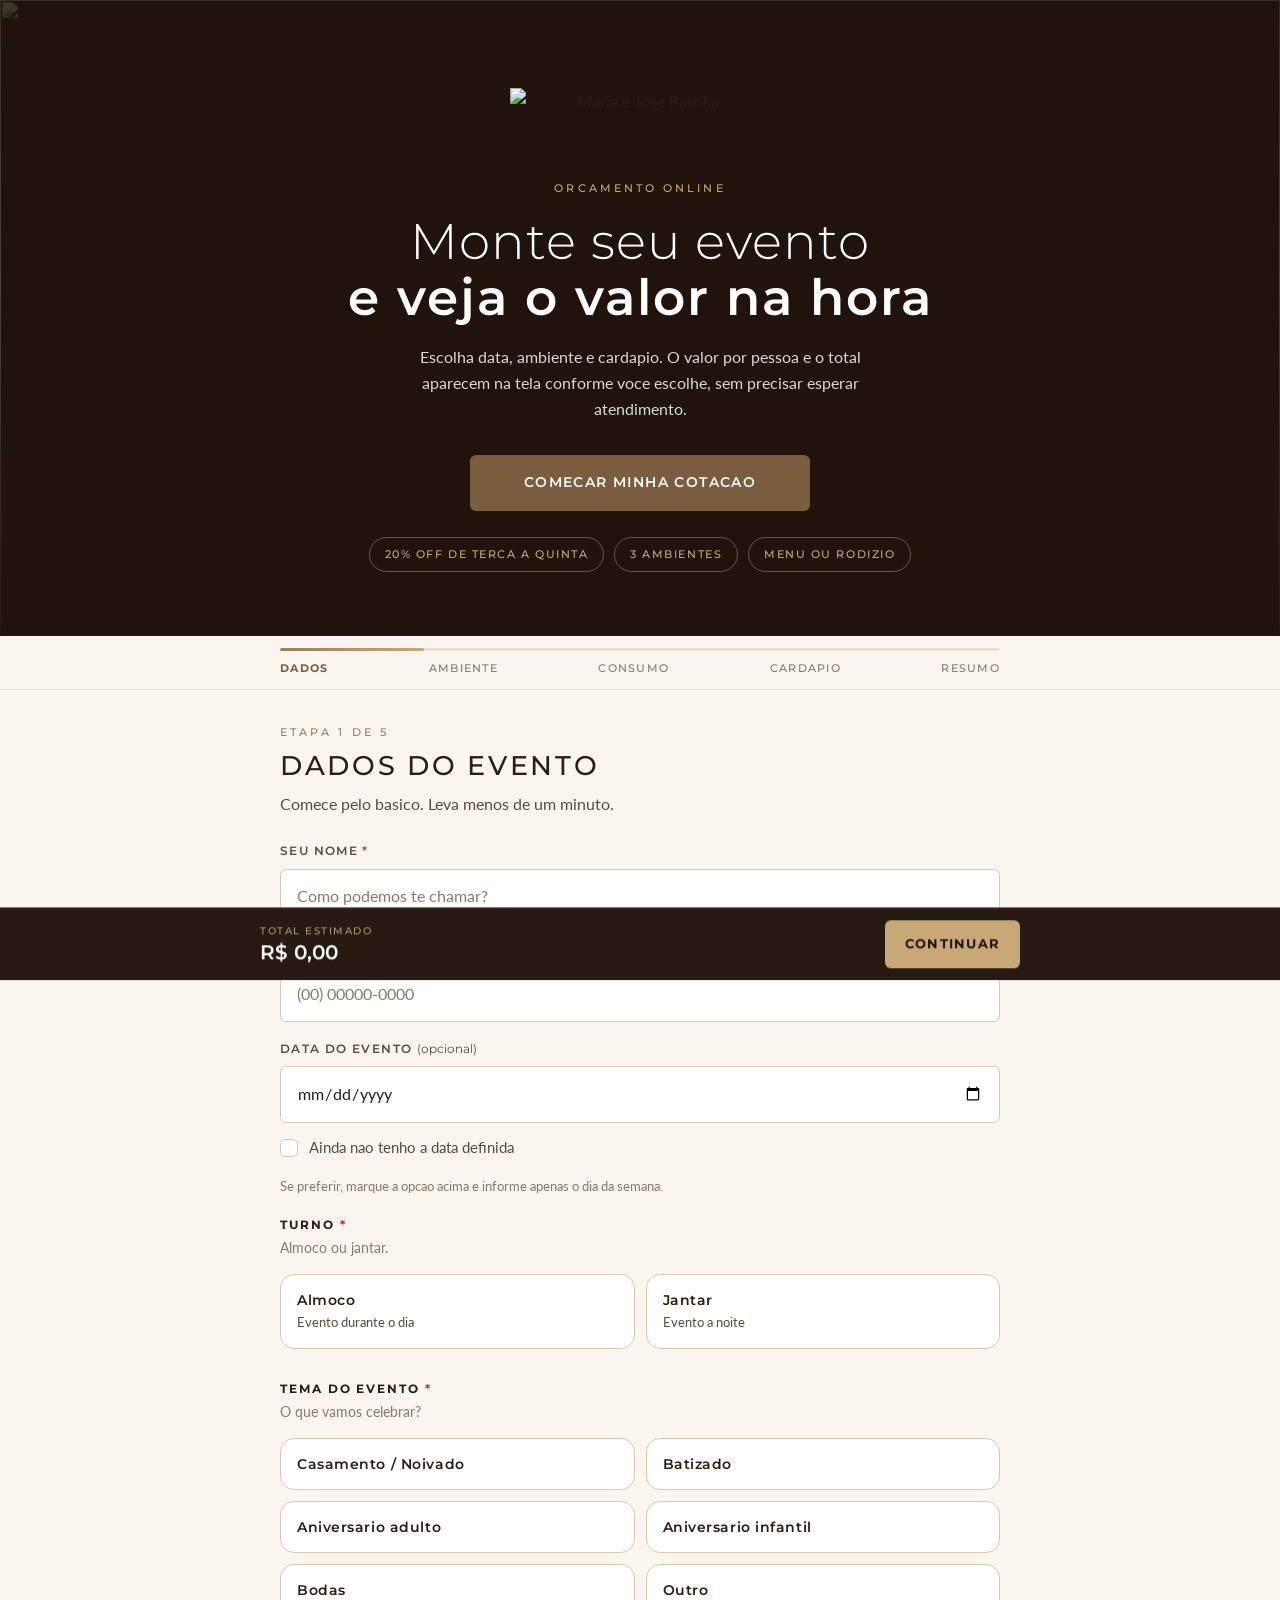
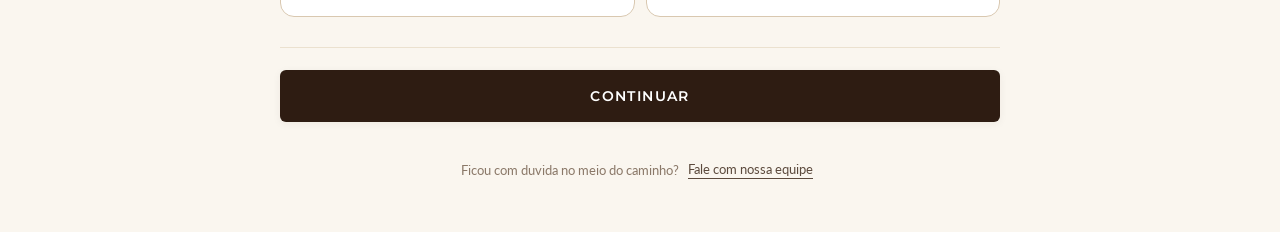
==== orcamento/index.html @ e7131cac "Add event quote calculator and split it into loadable assets The quote page is built from a briefing" ====
<!doctype html>
<html lang="pt-BR" style="color-scheme: light">
<head>
<meta charset="utf-8" />
<meta name="viewport" content="width=device-width, initial-scale=1, viewport-fit=cover" />
<title>Monte seu evento - Orcamento online | Maria e Jose Parrilla</title>
<meta name="description" content="Monte seu evento no Maria e Jose Parrilla e veja o valor na hora. Menu sequencial ou rodizio, 20% de desconto de terca a quinta." />
<meta name="theme-color" content="#1f130b" />
<link rel="icon" href="https://mariaejose.com.br/wp-content/uploads/2024/12/logo-2.png" type="image/png" />

<meta property="og:title" content="Monte seu evento - Orcamento online | Maria e Jose Parrilla" />
<meta property="og:description" content="Escolha data, ambiente e cardapio e receba o valor estimado do seu evento na hora." />
<meta property="og:type" content="website" />
<meta property="og:image" content="https://mariaejose.com.br/wp-content/uploads/2026/04/capa-3-2.png" />

<link rel="preconnect" href="https://fonts.googleapis.com" />
<link rel="preconnect" href="https://fonts.gstatic.com" crossorigin />
<link rel="stylesheet" href="app.css" />

<style>
  /* so nesta pagina de preview: no WordPress o tema cuida do body */
  html, body { margin: 0; padding: 0; background: #faf6ef; }
</style>
</head>
<body>

<!--
  Esta pagina existe para rodar e testar localmente, e serve tambem como a
  pagina publicada no GitHub Pages. Ela nao contem markup: tudo e montado
  pelo app.js, exatamente como acontece dentro do Elementor.

  O que colar no widget do Elementor esta em embed.html.
-->

<div id="mejo-root">
  <noscript>
    <p style="font-family: system-ui, sans-serif; padding: 40px 20px; text-align: center">
      Para montar seu orcamento e preciso ativar o JavaScript.
      Se preferir, fale com nossa equipe pelo WhatsApp
      <a href="https://wa.me/5516982540005">(16) 98254-0005</a>.
    </p>
  </noscript>
</div>

<script defer src="app.js"></script>

</body>
</html>
---- orcamento/app.css ----
/* =============================================================================
   Sistema de Cotacao de Eventos - Maria e Jose Parrilla
   Todo o CSS escopado em .mejo, para nao vazar no tema do WordPress nem
   sofrer com ele. Ver o README na secao de blindagem contra o tema.
   ============================================================================= */

/* ==========================================================================
   MEJ ORCAMENTO - tudo escopado em .mejo para nao vazar no tema do WordPress
   ========================================================================== */

.mejo {
  --c-bg:        #faf6ef;
  --c-bg-soft:   #f3ebdc;
  --c-bg-dark:   #2e1c12;
  --c-bg-darker: #1f130b;
  --c-ink:       #2b1c12;
  --c-ink-soft:  #5c4a3d;
  --c-ink-muted: #8a7868;
  --c-accent:    #9b7c5c;
  --c-accent-dk: #7a5d3f;
  --c-accent-lt: #c9a878;
  --c-line:      #d9c8b0;
  --c-line-soft: #ebe1cf;
  --c-success:   #4a7a3f;
  --c-error:     #c0392b;
  --c-wp:        #25D366;

  --f-display: 'Montserrat', system-ui, -apple-system, 'Segoe UI', sans-serif;
  --f-body:    'Lato', system-ui, -apple-system, 'Segoe UI', sans-serif;

  --r:     6px;
  --r-lg:  14px;
  --sh-sm: 0 2px 8px rgba(46,28,18,0.06);
  --sh-md: 0 12px 32px rgba(46,28,18,0.12);
  --sh-lg: 0 24px 60px rgba(46,28,18,0.28);
  --ease:     cubic-bezier(0.4, 0, 0.2, 1);
  --ease-out: cubic-bezier(0.16, 1, 0.3, 1);

  --bar-h: 76px;
  /* Se o tema do WordPress tiver cabecalho fixo, coloque a altura dele aqui
     para a barra de progresso parar logo abaixo em vez de ficar escondida. */
  --topo: 0px;

  font-family: var(--f-body);
  color: var(--c-ink);
  background: var(--c-bg);
  line-height: 1.6;
  font-weight: 400;
  -webkit-font-smoothing: antialiased;
  -webkit-text-size-adjust: 100%;
  position: relative;
}

.mejo *, .mejo *::before, .mejo *::after { box-sizing: border-box; }

/* Reset dentro de :where(), que nao soma especificidade.
   Isso e proposital: um reset escrito como `.mejo button` pesa mais que
   `.mejo-btn--dark` e apagava o fundo dos botoes (texto branco sobre
   transparente). Com :where() o reset perde de qualquer componente. */
.mejo :where(h1, h2, h3, h4, p, ul, li, figure, fieldset, legend) { margin: 0; padding: 0; }
.mejo :where(ul) { list-style: none; }
.mejo :where(img, svg) { max-width: 100%; display: block; }
.mejo :where(a, a:link, a:visited) { color: inherit; text-decoration: none; }
.mejo :where(button) {
  font-family: inherit; font-size: inherit; line-height: inherit;
  cursor: pointer; border: 0; background: none; color: inherit;
}
.mejo :where(button, a, label, input, select, textarea) {
  touch-action: manipulation;
  -webkit-tap-highlight-color: transparent;
}
.mejo :focus-visible {
  outline: 2px solid var(--c-accent-dk);
  outline-offset: 2px;
  border-radius: 2px;
}

/* ---------- BLINDAGEM CONTRA O TEMA ----------
   O reset acima usa :where() de proposito, para nunca ganhar dos
   componentes. O efeito colateral e que ele tambem perde para o tema do
   WordPress, que costuma pintar <button> e <a> com a cor da marca dele.
   Foi assim que "Distribuir igualmente" apareceu com fundo rosa.

   Entao o bloco declara as proprias cores com !important, nesta ordem:
   primeiro o neutro aqui, depois cada componente mais abaixo. Quem vier
   depois com !important ganha, que e o comportamento desejado. */
.mejo a, .mejo a:link, .mejo a:visited, .mejo a:hover, .mejo a:active {
  color: inherit !important;
  text-decoration: none !important;
}
.mejo button {
  background-color: transparent !important;
  background-image: none !important;
  border-color: transparent !important;
  color: inherit !important;
  text-shadow: none !important;
  text-transform: none;
  min-width: 0;
}

.mejo-wrap { max-width: 760px; margin: 0 auto; padding: 0 20px; }

.mejo-sr {
  position: absolute; width: 1px; height: 1px; padding: 0; margin: -1px;
  overflow: hidden; clip: rect(0,0,0,0); white-space: nowrap; border: 0;
}

/* ---------- TIPOGRAFIA ---------- */

.mejo-eyebrow {
  font-family: var(--f-display);
  font-size: 11px; letter-spacing: 0.28em; text-transform: uppercase;
  color: var(--c-accent); font-weight: 500;
}
.mejo-h2 {
  font-family: var(--f-display); font-weight: 500;
  font-size: clamp(21px, 4.4vw, 27px);
  letter-spacing: 0.1em; text-transform: uppercase;
  color: var(--c-bg-dark); line-height: 1.25;
}
.mejo-lead { color: var(--c-ink-soft); font-size: 15.5px; }

/* ---------- HERO ---------- */

.mejo-hero {
  position: relative;
  min-height: 62vh;
  min-height: 62svh;   /* iOS: svh desconta a barra do navegador */
  display: flex; align-items: center; justify-content: center;
  text-align: center;
  padding: 88px 20px 64px;
  overflow: hidden;
  background: var(--c-bg-darker);
}
.mejo-hero__bg {
  position: absolute; inset: 0;
  width: 100%; height: 100%;
  object-fit: cover;
  opacity: 0.42;
}
.mejo-hero::after {
  content: ''; position: absolute; inset: 0;
  background: linear-gradient(180deg, rgba(31,19,11,0.62) 0%, rgba(31,19,11,0.34) 45%, rgba(31,19,11,0.92) 100%);
}
.mejo-hero__inner { position: relative; z-index: 2; max-width: 620px; }
.mejo-hero__logo {
  height: 62px !important; width: auto !important; max-width: 260px;
  object-fit: contain; margin: 0 auto 30px;
}
.mejo-hero__eyebrow { color: var(--c-accent-lt); }
.mejo-hero__title {
  font-family: var(--f-display); font-weight: 300;
  font-size: clamp(30px, 8vw, 50px);
  line-height: 1.12; letter-spacing: 0.02em;
  color: #fff; margin: 16px 0 18px !important;
}
.mejo-hero__title strong { font-weight: 600; display: block; letter-spacing: 0.04em; }
.mejo-hero__sub {
  color: rgba(255,255,255,0.84); font-size: 16px; line-height: 1.65;
  max-width: 460px; margin: 0 auto 32px !important;
}
.mejo-hero__badges {
  display: flex; flex-wrap: wrap; gap: 10px; justify-content: center;
  margin-top: 26px;
}
.mejo-hero__badge {
  font-family: var(--f-display); font-size: 11px; font-weight: 500;
  letter-spacing: 0.14em; text-transform: uppercase;
  color: var(--c-accent-lt);
  border: 1px solid rgba(201,168,120,0.45);
  border-radius: 100px; padding: 8px 15px;
}

/* Aparelho pequeno: o hero encolhe para o botao principal caber na
   primeira tela, sem exigir rolagem para comecar a cotacao. */
@media (max-width: 400px) {
  .mejo-hero { padding: 56px 18px 40px; }
  .mejo-hero__logo { height: 48px !important; margin-bottom: 20px; }
  .mejo-hero__title { font-size: 27px; margin: 12px 0 14px !important; }
  .mejo-hero__sub { font-size: 14.5px; line-height: 1.55; margin-bottom: 22px !important; }
  .mejo-hero__badges { gap: 7px; margin-top: 20px; }
  .mejo-hero__badge { font-size: 9.5px; letter-spacing: 0.1em; padding: 6px 11px; }
}
@media (max-height: 600px) and (max-width: 700px) {
  .mejo-hero { min-height: 0; padding: 40px 18px 32px; }
}

/* ---------- BOTOES ---------- */

.mejo .mejo-btn {
  display: inline-flex; align-items: center; justify-content: center; gap: 9px;
  font-family: var(--f-display); font-size: 13.5px; font-weight: 600;
  letter-spacing: 0.1em; text-transform: uppercase;
  min-height: 52px;                    /* alvo de toque confortavel (minimo 44px) */
  padding: 15px 26px;
  border: 1px solid transparent;
  border-radius: var(--r);
  text-align: center; line-height: 1.2;
  transition: background-color 0.2s var(--ease), border-color 0.2s var(--ease),
              color 0.2s var(--ease), box-shadow 0.2s var(--ease),
              transform 0.12s var(--ease);
}

/* Fundo, cor e borda levam !important de proposito: sao exatamente as
   propriedades que temas do WordPress sobrescrevem em <button> e em
   <a class="button">. O resto fica sem, para continuar facil de ajustar. */
.mejo .mejo-btn--dark {
  background-color: var(--c-bg-dark) !important;
  color: #fff !important;
  box-shadow: var(--sh-sm);
}
.mejo .mejo-btn--accent {
  background-color: var(--c-accent-dk) !important;
  color: #fff !important;
}
/* Verde do WhatsApp com texto branco da 1,98:1, muito abaixo do minimo de
   4,5:1. Mantemos o verde reconhecivel e escurecemos o texto: 9,16:1.
   Para voltar ao branco, e preciso escurecer o verde (#0E7C3A da 5,3:1). */
.mejo .mejo-btn--wp {
  background-color: var(--c-wp) !important;
  color: var(--c-bg-darker) !important;
  box-shadow: 0 8px 24px rgba(37,211,102,0.28);
}
.mejo a.mejo-btn--wp:link, .mejo a.mejo-btn--wp:visited { color: var(--c-bg-darker) !important; }
.mejo a.mejo-btn--accent:link, .mejo a.mejo-btn--accent:visited { color: #fff !important; }
.mejo a.mejo-btn--dark:link, .mejo a.mejo-btn--dark:visited { color: #fff !important; }
.mejo .mejo-btn--ghost {
  background-color: transparent !important;
  color: var(--c-ink-soft) !important;
  border-color: var(--c-line) !important;
  font-weight: 500;
}
.mejo .mejo-btn--lg { width: 100%; min-height: 56px; font-size: 14px; }

/* hover so em ponteiro de verdade: no toque ele fica "preso" depois do tap */
@media (hover: hover) {
  .mejo .mejo-btn--dark:hover { background-color: #40281a !important; box-shadow: var(--sh-md); }
  .mejo .mejo-btn--accent:hover { background-color: #8a6a48 !important; }
  .mejo .mejo-btn--wp:hover { background-color: #1EBE5D !important; }
  .mejo .mejo-btn--ghost:hover {
    border-color: var(--c-accent) !important;
    color: var(--c-accent-dk) !important;
  }
}

/* resposta imediata ao dedo, sem deslocar o layout */
.mejo .mejo-btn:active { transform: scale(0.985); }
.mejo .mejo-btn:focus-visible { outline: 2px solid var(--c-accent-dk); outline-offset: 3px; }
.mejo .mejo-btn[disabled],
.mejo .mejo-btn[aria-disabled="true"] {
  opacity: 0.45; cursor: not-allowed;
  transform: none !important; box-shadow: none;
}

/* ---------- PROGRESSO ---------- */

.mejo-progress {
  position: sticky; top: var(--topo); z-index: 30;
  background: rgba(250,246,239,0.96);
  backdrop-filter: blur(10px);
  border-bottom: 1px solid var(--c-line-soft);
  padding: 12px 0 11px;
}
.mejo-progress__track {
  height: 3px; background: var(--c-line-soft); border-radius: 100px;
  overflow: hidden; margin-bottom: 10px;
}
.mejo-progress__fill {
  height: 100%; width: 20%;
  background: linear-gradient(90deg, var(--c-accent) 0%, var(--c-accent-lt) 100%);
  border-radius: 100px;
  transition: width 0.45s var(--ease-out);
}
.mejo-progress__steps {
  display: flex; justify-content: space-between; gap: 4px;
}
.mejo-progress__now {
  display: none;
  font-family: var(--f-display); font-size: 11px; font-weight: 600;
  letter-spacing: 0.1em; text-transform: uppercase;
  color: var(--c-accent-dk);
}
.mejo-progress__now span { color: var(--c-ink-muted); font-weight: 500; }
@media (max-width: 419px) {
  .mejo-progress__steps { display: none; }
  .mejo-progress__now { display: block; }
  /* o progresso compacto ja informa a etapa */
  .mejo-step__head > .mejo-eyebrow { display: none; }
  .mejo-step__head { margin-bottom: 22px; }
}
.mejo-progress__step {
  font-family: var(--f-display); font-size: 9.5px; font-weight: 500;
  letter-spacing: 0.12em; text-transform: uppercase;
  color: var(--c-ink-muted);
  transition: color 0.3s var(--ease);
  white-space: nowrap;
}
.mejo-progress__step.is-active { color: var(--c-accent-dk); font-weight: 700; }
.mejo-progress__step.is-done { color: var(--c-accent); }
@media (min-width: 480px) { .mejo-progress__step { font-size: 10.5px; } }

/* ---------- STEPS ---------- */

.mejo-main { padding: 34px 0 40px; }
.mejo-step { display: none; }
.mejo-step.is-active { display: block; animation: mejo-in 0.4s var(--ease-out); }
@keyframes mejo-in {
  from { opacity: 0; transform: translateY(14px); }
  to   { opacity: 1; transform: none; }
}
.mejo-step__head { margin-bottom: 26px; }
.mejo-step__head .mejo-h2 { margin: 7px 0 9px !important; }

.mejo-block { margin-bottom: 30px; }
.mejo-block__title {
  font-family: var(--f-display); font-size: 12px; font-weight: 700;
  letter-spacing: 0.16em; text-transform: uppercase;
  color: var(--c-bg-dark); margin-bottom: 4px !important;
}
.mejo-block__hint {
  font-size: 13.5px; color: var(--c-ink-muted); margin-bottom: 14px !important;
}
.mejo-req { color: var(--c-error); }

/* ---------- CAMPOS ---------- */

.mejo-field { margin-bottom: 18px; }
.mejo-label {
  display: block;
  font-family: var(--f-display); font-size: 11.5px; font-weight: 600;
  letter-spacing: 0.12em; text-transform: uppercase;
  color: var(--c-ink-soft); margin-bottom: 8px;
}
.mejo-input,
.mejo .flatpickr-input.mejo-input {
  width: 100%;
  font-family: var(--f-body); font-size: 16px; color: var(--c-ink);
  background: #fff;
  border: 1px solid var(--c-line);
  border-radius: var(--r);
  padding: 15px 16px;
  transition: border-color 0.2s var(--ease), box-shadow 0.2s var(--ease);
  -webkit-appearance: none; appearance: none;
  line-height: 1.4;
}
.mejo-input::placeholder { color: var(--c-ink-muted); }
.mejo-input:focus {
  outline: none;
  border-color: var(--c-accent);
  box-shadow: 0 0 0 3px rgba(155,124,92,0.14);
}
.mejo-input--select {
  background-image: url("data:image/svg+xml,%3Csvg xmlns='http://www.w3.org/2000/svg' width='12' height='8' viewBox='0 0 12 8'%3E%3Cpath d='M1 1.5 6 6.5l5-5' stroke='%238a7868' stroke-width='1.6' fill='none' stroke-linecap='round'/%3E%3C/svg%3E");
  background-repeat: no-repeat;
  background-position: right 16px center;
  padding-right: 42px;
}
.mejo-input.is-invalid { border-color: var(--c-error); }
.mejo-error {
  display: none;
  font-size: 13px; color: var(--c-error); margin-top: 7px !important;
}
.mejo-error.is-visible { display: block; }
.mejo-hint { font-size: 12.5px; color: var(--c-ink-muted); margin-top: 7px !important; }

/* ---------- CHECKBOX ----------
   Desenhado no lugar do controle nativo: o nativo muda de forma e de cor
   em cada navegador, ignora border-radius e nao permite acertar o
   alinhamento. O <input> continua existindo para teclado e leitor de tela. */
.mejo-check {
  --check-tam: 18px;
  --check-linha: 23.2px;   /* 14.5px x 1.6 */
  /* Medido por varredura de pixels do texto renderizado em Lato 14.5px:
     linha de base em 17,1px dentro da caixa de linha, tinta subindo 11px
     e x-height de 8px. Logo o centro da banda maiuscula-base cai em 11,6px,
     igual ao centro da caixa de linha, e o centro do x-height em 13,1px.
     O quadrado fica no meio dos dois, que e onde o olho espera. */
  --check-ajuste: 0.75px;

  display: flex; align-items: flex-start; gap: 11px;
  font-size: 14.5px; line-height: 1.6;
  color: var(--c-ink-soft); cursor: pointer;
  /* padding no lugar de margin: aumenta o alvo de toque do rotulo inteiro
     para 45px de altura, sem afastar o bloco seguinte */
  margin-top: 2px; padding: 11px 0;
}
.mejo-check input {
  appearance: none; -webkit-appearance: none;
  flex: 0 0 auto;
  width: var(--check-tam); height: var(--check-tam);
  margin: calc((var(--check-linha) - var(--check-tam)) / 2 + var(--check-ajuste)) 0 0;
  border: 1.5px solid var(--c-line);
  border-radius: 5px;
  background-color: #fff;
  background-repeat: no-repeat;
  background-position: center;
  background-size: 11px 11px;
  transition: background-color 0.15s var(--ease), border-color 0.15s var(--ease);
}
.mejo-check input:checked {
  background-color: var(--c-accent-dk);
  border-color: var(--c-accent-dk);
  background-image: url("data:image/svg+xml,%3Csvg xmlns='http://www.w3.org/2000/svg' viewBox='0 0 14 14'%3E%3Cpath d='M2.5 7.4 5.6 10.5 11.5 4' fill='none' stroke='%23fff' stroke-width='2' stroke-linecap='round' stroke-linejoin='round'/%3E%3C/svg%3E");
}
@media (hover: hover) {
  .mejo-check:hover input:not(:checked) { border-color: var(--c-accent); }
}
.mejo-check input:focus-visible {
  outline: 2px solid var(--c-accent-dk); outline-offset: 2px;
}
.mejo-check input:active { transform: scale(0.94); }

/* ---------- CARDS DE ESCOLHA ---------- */

.mejo-options { display: grid; gap: 11px; }
.mejo-options--2 { grid-template-columns: 1fr 1fr; }
.mejo-options--3 { grid-template-columns: repeat(3, 1fr); }
@media (max-width: 440px) { .mejo-options--3 { grid-template-columns: 1fr 1fr; } }

.mejo-opt { position: relative; display: block; cursor: pointer; }
.mejo-opt input {
  position: absolute; opacity: 0; width: 1px; height: 1px;
  pointer-events: none;
}
.mejo-opt__box {
  display: flex; flex-direction: column; gap: 4px;
  height: 100%;
  background: #fff;
  border: 1px solid var(--c-line);
  border-radius: var(--r-lg);
  padding: 16px 16px;
  transition: border-color 0.2s var(--ease), box-shadow 0.2s var(--ease), background 0.2s var(--ease);
}
.mejo-opt:hover .mejo-opt__box { border-color: var(--c-accent); }
.mejo-opt input:checked + .mejo-opt__box {
  border-color: var(--c-accent-dk);
  box-shadow: 0 0 0 2px var(--c-accent-dk) inset, var(--sh-sm);
  background: #fffdf9;
}
.mejo-opt input:focus-visible + .mejo-opt__box {
  outline: 2px solid var(--c-accent-dk); outline-offset: 2px;
}
.mejo-opt input:disabled + .mejo-opt__box {
  opacity: 0.5; cursor: not-allowed; background: var(--c-bg-soft);
}
.mejo-opt__name {
  display: block;
  font-family: var(--f-display); font-size: 14px; font-weight: 600;
  letter-spacing: 0.04em; color: var(--c-bg-dark); line-height: 1.3;
}
.mejo-opt__desc { display: block; font-size: 13px; color: var(--c-ink-soft); line-height: 1.5; }
.mejo-opt__meta {
  display: block;
  font-family: var(--f-display); font-size: 10.5px; font-weight: 600;
  letter-spacing: 0.12em; text-transform: uppercase;
  color: var(--c-accent); margin-top: 2px;
}
.mejo-opt--inline .mejo-opt__box {
  flex-direction: row; align-items: center; justify-content: center;
  padding: 15px 12px; text-align: center;
}

/* card de ambiente com foto */
.mejo-place { display: grid; gap: 12px; }
.mejo-place__opt { position: relative; display: block; cursor: pointer; }
.mejo-place__opt input {
  position: absolute; opacity: 0; width: 1px; height: 1px; pointer-events: none;
}
.mejo-place__box {
  display: grid; grid-template-columns: 96px 1fr;
  background: #fff; border: 1px solid var(--c-line);
  border-radius: var(--r-lg); overflow: hidden;
  transition: border-color 0.2s var(--ease), box-shadow 0.2s var(--ease);
}
.mejo-place__opt:hover .mejo-place__box { border-color: var(--c-accent); }
.mejo-place__opt input:checked + .mejo-place__box {
  border-color: var(--c-accent-dk);
  box-shadow: 0 0 0 2px var(--c-accent-dk) inset, var(--sh-sm);
}
.mejo-place__opt input:focus-visible + .mejo-place__box {
  outline: 2px solid var(--c-accent-dk); outline-offset: 2px;
}
.mejo-place__opt.is-blocked .mejo-place__box { opacity: 0.55; }
.mejo-place__img { display: block; width: 100%; height: 100%; min-height: 108px; object-fit: cover; }
.mejo-place__body { display: block; padding: 14px 15px; }

/* <label> so aceita conteudo de frase, entao o miolo dos cartoes e feito de
   <span>. Sem display explicito eles ficam inline: margin-top e ignorado,
   as linhas se juntam e, quando ha fundo ou padding, a caixa se fragmenta
   a cada quebra de linha. Todo sub-elemento de cartao declara o display. */
.mejo-place__name {
  display: block;
  font-family: var(--f-display); font-size: 14.5px; font-weight: 600;
  letter-spacing: 0.04em; color: var(--c-bg-dark); line-height: 1.3;
}
.mejo-place__desc {
  display: block;
  font-size: 12.8px; color: var(--c-ink-soft); margin-top: 3px; line-height: 1.5;
}
.mejo-place__cap {
  display: block;
  font-family: var(--f-display); font-size: 10.5px; font-weight: 600;
  letter-spacing: 0.1em; text-transform: uppercase;
  color: var(--c-accent); margin-top: 7px;
}
.mejo-place__warn {
  display: block;
  font-size: 12.5px; color: var(--c-error); margin-top: 7px; line-height: 1.45;
}

/* ---------- PACOTES ---------- */

.mejo-pack { display: grid; gap: 12px; grid-template-columns: 1fr 1fr; }
@media (max-width: 560px) { .mejo-pack { grid-template-columns: 1fr; } }
.mejo-pack__opt { position: relative; display: block; cursor: pointer; }
.mejo-pack__opt input {
  position: absolute; opacity: 0; width: 1px; height: 1px; pointer-events: none;
}
.mejo-pack__box {
  display: block;
  height: 100%;
  background: #fff; border: 1px solid var(--c-line);
  border-radius: var(--r-lg); padding: 17px 17px 16px;
  transition: border-color 0.2s var(--ease), box-shadow 0.2s var(--ease), background 0.2s var(--ease);
}
.mejo-pack__opt:hover .mejo-pack__box { border-color: var(--c-accent); }
.mejo-pack__opt input:checked + .mejo-pack__box {
  border-color: var(--c-accent-dk);
  box-shadow: 0 0 0 2px var(--c-accent-dk) inset, var(--sh-sm);
  background: #fffdf9;
}
.mejo-pack__opt input:focus-visible + .mejo-pack__box {
  outline: 2px solid var(--c-accent-dk); outline-offset: 2px;
}
.mejo-pack__top {
  display: flex; align-items: baseline; justify-content: space-between;
  gap: 10px; padding-bottom: 11px; margin-bottom: 11px;
  border-bottom: 1px solid var(--c-line-soft);
}
.mejo-pack__tier {
  font-family: var(--f-display); font-size: 12px; font-weight: 700;
  letter-spacing: 0.16em; text-transform: uppercase; color: var(--c-bg-dark);
}
.mejo-pack__price {
  font-family: var(--f-display); font-size: 17px; font-weight: 600;
  color: var(--c-accent-dk); white-space: nowrap;
}
.mejo-pack__price small {
  display: block; font-size: 9.5px; font-weight: 500; letter-spacing: 0.1em;
  text-transform: uppercase; color: var(--c-ink-muted); text-align: right;
}
.mejo-pack__list { display: grid; gap: 6px; }
.mejo-pack__item {
  display: flex; gap: 8px; font-size: 13.2px;
  color: var(--c-ink-soft); line-height: 1.45;
}
.mejo-pack__item::before {
  content: ''; flex: 0 0 auto;
  width: 5px; height: 5px; margin-top: 7px;
  border-radius: 50%; background: var(--c-accent-lt);
}
.mejo-pack__item--fixed { color: var(--c-ink); font-weight: 700; }

/* ---------- SUB-ETAPA DO CARDAPIO ---------- */

.mejo-sub {
  display: flex; align-items: center; gap: 10px;
  margin-bottom: 16px;
}
.mejo-sub__pontos { display: flex; gap: 5px; flex: 0 0 auto; }
.mejo-sub__ponto {
  width: 7px; height: 7px; border-radius: 50%;
  background: var(--c-line);
  transition: background-color 0.25s var(--ease), transform 0.25s var(--ease);
}
.mejo-sub__ponto.is-feito { background: var(--c-accent-lt); }
.mejo-sub__ponto.is-atual { background: var(--c-accent-dk); transform: scale(1.35); }
.mejo-sub__txt {
  font-family: var(--f-display); font-size: 10.5px; font-weight: 600;
  letter-spacing: 0.14em; text-transform: uppercase;
  color: var(--c-ink-muted);
}

/* ---------- DISTRIBUICAO DE PRATOS ---------- */

.mejo-dist {
  background: var(--c-bg-soft);
  border: 1px solid var(--c-line-soft);
  border-radius: var(--r-lg);
  padding: 18px 16px;
  margin-top: 14px;
}
.mejo-dist__title {
  font-family: var(--f-display); font-size: 11.5px; font-weight: 700;
  letter-spacing: 0.14em; text-transform: uppercase;
  color: var(--c-bg-dark); margin-bottom: 4px !important;
}
.mejo-dist__hint { font-size: 13px; color: var(--c-ink-soft); margin-bottom: 14px !important; }
.mejo-dist__row {
  display: flex; align-items: center; gap: 12px;
  padding: 11px 0;
  border-top: 1px solid var(--c-line-soft);
}
.mejo-dist__row:first-of-type { border-top: 0; padding-top: 0; }
.mejo-dist__info { flex: 1 1 auto; min-width: 0; }
.mejo-dist__name {
  font-family: var(--f-display); font-size: 13.5px; font-weight: 600;
  color: var(--c-bg-dark); line-height: 1.3;
}
.mejo-dist__desc { font-size: 12.3px; color: var(--c-ink-muted); line-height: 1.45; margin-top: 2px !important; }
.mejo-stepper {
  display: flex; align-items: center; gap: 2px; flex: 0 0 auto;
  background: #fff; border: 1px solid var(--c-line); border-radius: var(--r);
  overflow: hidden;
}
.mejo .mejo-stepper__btn {
  width: 44px; height: 44px;          /* alvo de toque minimo */
  display: flex; align-items: center; justify-content: center;
  font-size: 19px; font-weight: 400; padding: 0;
  color: var(--c-accent-dk) !important;
  background-color: #fff !important;
  transition: background-color 0.15s var(--ease);
}
@media (hover: hover) {
  .mejo .mejo-stepper__btn:hover { background-color: var(--c-bg-soft) !important; }
}
.mejo .mejo-stepper__btn:active { background-color: var(--c-line-soft) !important; }
.mejo-stepper__btn[disabled] { opacity: 0.3; cursor: not-allowed; }
.mejo-stepper__input {
  width: 48px; height: 44px; text-align: center;
  border: 0; border-left: 1px solid var(--c-line-soft); border-right: 1px solid var(--c-line-soft);
  /* 16px e o minimo: abaixo disso o iOS da zoom ao focar */
  font-family: var(--f-display); font-size: 16px; font-weight: 600; color: var(--c-ink);
  background: #fff; -moz-appearance: textfield; appearance: textfield;
}
.mejo-stepper__input::-webkit-outer-spin-button,
.mejo-stepper__input::-webkit-inner-spin-button { -webkit-appearance: none; margin: 0; }
.mejo-stepper__input:focus { outline: none; background: #fffdf9; }

.mejo-dist__foot {
  display: flex; align-items: center; justify-content: space-between;
  gap: 12px; flex-wrap: wrap;
  margin-top: 14px; padding-top: 13px;
  border-top: 1px solid var(--c-line);
}
.mejo-dist__count {
  font-family: var(--f-display); font-size: 12.5px; font-weight: 600;
  letter-spacing: 0.06em; color: var(--c-ink-soft);
}
.mejo-dist__count strong { color: var(--c-bg-dark); }
.mejo-dist__count.is-ok strong, .mejo-dist__count.is-ok { color: var(--c-success); }
.mejo-dist__count.is-bad strong, .mejo-dist__count.is-bad { color: var(--c-error); }
.mejo .mejo-dist__split {
  display: inline-flex; align-items: center;
  font-family: var(--f-display); font-size: 10.5px; font-weight: 600;
  letter-spacing: 0.1em; text-transform: uppercase;
  color: var(--c-accent-dk) !important;
  background-color: transparent !important;
  min-height: 44px; padding: 0 8px;
  border-radius: var(--r);
  text-decoration: underline; text-underline-offset: 4px;
  text-decoration-thickness: 1px;
}
@media (hover: hover) {
  .mejo .mejo-dist__split:hover {
    color: var(--c-bg-dark) !important;
    background-color: var(--c-line-soft) !important;
  }
}
.mejo-dist__msg {
  font-size: 13px; color: var(--c-error);
  margin-top: 10px !important; line-height: 1.45;
}
.mejo-dist__msg:empty { display: none; }

/* ---------- FORMATO (sequencial x rodizio) ---------- */

.mejo-format { display: grid; gap: 13px; }
@media (min-width: 620px) { .mejo-format { grid-template-columns: 1fr 1fr; } }
.mejo-format__opt { position: relative; display: block; cursor: pointer; }
.mejo-format__opt input {
  position: absolute; opacity: 0; width: 1px; height: 1px; pointer-events: none;
}
.mejo-format__box {
  display: flex; flex-direction: column; justify-content: center;
  height: 100%;
  background: var(--c-bg-dark); color: #fff;
  border: 1px solid transparent; border-radius: var(--r-lg);
  padding: 24px 20px; text-align: center;
  transition: transform 0.2s var(--ease), box-shadow 0.2s var(--ease),
              background-color 0.2s var(--ease), box-shadow 0.2s var(--ease);
}
@media (hover: hover) {
  .mejo-format__opt:hover .mejo-format__box { transform: translateY(-2px); box-shadow: var(--sh-md); }
}
.mejo-format__opt input:checked + .mejo-format__box {
  background: var(--c-bg-darker);
  border-color: var(--c-accent-lt);
  box-shadow: 0 0 0 2px var(--c-accent-lt) inset;
}
.mejo-format__opt input:focus-visible + .mejo-format__box {
  outline: 2px solid var(--c-accent-lt); outline-offset: 3px;
}
.mejo-format__opt:active .mejo-format__box { transform: scale(0.99); }
.mejo-format__name {
  display: block;
  font-family: var(--f-display); font-size: 16px; font-weight: 600;
  letter-spacing: 0.12em; text-transform: uppercase; color: #fff;
  line-height: 1.3;
}
.mejo-format__desc {
  display: block;
  font-size: 13.5px; color: rgba(255,255,255,0.82);
  margin-top: 8px; line-height: 1.5;
}
.mejo-format__from {
  display: block;
  font-family: var(--f-display); font-size: 11px; font-weight: 600;
  letter-spacing: 0.12em; text-transform: uppercase;
  color: var(--c-accent-lt); margin-top: 14px;
}

/* ---------- NAVEGACAO ---------- */

.mejo-nav {
  display: flex; gap: 10px; align-items: center;
  margin-top: 30px; padding-top: 22px;
  border-top: 1px solid var(--c-line-soft);
}
.mejo-nav .mejo-btn--dark { flex: 1 1 auto; min-width: 0; }
.mejo .mejo-nav__back {
  flex: 0 0 auto;
  display: inline-flex; align-items: center; justify-content: center;
  font-family: var(--f-display); font-size: 12px; font-weight: 600;
  letter-spacing: 0.1em; text-transform: uppercase;
  /* ink-muted dava 3,3:1 sobre o fundo creme, abaixo do minimo de 4,5:1 */
  color: var(--c-ink-soft) !important;
  background-color: transparent !important;
  min-height: 52px; padding: 14px 16px;
  border-radius: var(--r);
  transition: color 0.2s var(--ease), background-color 0.2s var(--ease);
}
@media (hover: hover) {
  .mejo .mejo-nav__back:hover {
    color: var(--c-accent-dk) !important;
    background-color: var(--c-bg-soft) !important;
  }
}
.mejo .mejo-nav__back:active { background-color: var(--c-bg-soft) !important; }

.mejo-alert {
  display: none;
  background: #fdf2f0; border: 1px solid #f0cfc9;
  border-left: 3px solid var(--c-error);
  border-radius: var(--r);
  padding: 13px 15px;
  font-size: 13.8px; color: #8e2b1f; line-height: 1.5;
  margin-top: 18px;
}
.mejo-alert.is-visible { display: block; }

/* ---------- BARRA FIXA DE TOTAL ---------- */

.mejo-bar {
  position: fixed; left: 0; right: 0; bottom: 0; z-index: 40;
  background: rgba(31,19,11,0.97);
  backdrop-filter: blur(10px);
  border-top: 1px solid rgba(201,168,120,0.28);
  padding: 12px 16px calc(12px + env(safe-area-inset-bottom));
  transform: translateY(110%);
  transition: transform 0.35s var(--ease-out);
}
.mejo-bar.is-visible { transform: none; }
.mejo-bar__inner {
  max-width: 760px; margin: 0 auto;
  display: flex; align-items: center; gap: 14px;
}
.mejo-bar__info { flex: 1 1 auto; min-width: 0; }
.mejo-bar__label {
  font-family: var(--f-display); font-size: 9.5px; font-weight: 500;
  letter-spacing: 0.16em; text-transform: uppercase;
  color: rgba(201,168,120,0.9);
}
.mejo-bar__total {
  font-family: var(--f-display); font-size: 20px; font-weight: 600;
  color: #fff; line-height: 1.2; margin-top: 1px;
}
.mejo-bar__per { font-size: 12px; color: rgba(255,255,255,0.7); margin-top: 1px; }
.mejo .mejo-bar__cta {
  flex: 0 0 auto;
  display: inline-flex; align-items: center; justify-content: center;
  background-color: var(--c-accent-lt) !important;
  color: var(--c-bg-darker) !important;
  font-family: var(--f-display); font-size: 12.5px; font-weight: 700;
  letter-spacing: 0.1em; text-transform: uppercase;
  min-height: 48px; padding: 14px 20px;
  border: 0; border-radius: var(--r);
  transition: background-color 0.2s var(--ease), transform 0.12s var(--ease);
}
@media (hover: hover) {
  .mejo .mejo-bar__cta:hover { background-color: #d9bc92 !important; }
}
.mejo .mejo-bar__cta:active { transform: scale(0.97); }
.mejo .mejo-bar__cta:focus-visible { outline: 2px solid var(--c-accent-lt); outline-offset: 3px; }

/* --bar-h e recalculado em JS com a altura real da barra, que muda com a
   largura da tela e com a area segura do aparelho */
.mejo.has-bar { padding-bottom: var(--bar-h); }

@media (max-width: 379px) {
  .mejo-bar { padding: 10px 14px calc(10px + env(safe-area-inset-bottom)); }
  .mejo-bar__inner { gap: 10px; }
  .mejo-bar__label { display: none; }
  .mejo-bar__total { font-size: 18px; }
  .mejo-bar__per { font-size: 11.5px; }
  .mejo .mejo-bar__cta { padding: 14px 15px; font-size: 11.5px; }
}

/* ---------- RESUMO FINAL ---------- */

.mejo-quote {
  background: #fff; border: 1px solid var(--c-line);
  border-radius: var(--r-lg); overflow: hidden;
  box-shadow: var(--sh-md);
}
.mejo-quote__head {
  background: var(--c-bg-dark); color: #fff;
  padding: 26px 22px 24px; text-align: center;
}
.mejo-quote__eyebrow {
  font-family: var(--f-display); font-size: 10px; font-weight: 500;
  letter-spacing: 0.26em; text-transform: uppercase; color: var(--c-accent-lt);
}
.mejo-quote__title {
  font-family: var(--f-display); font-size: clamp(22px, 5.6vw, 28px); font-weight: 300;
  letter-spacing: 0.1em; text-transform: uppercase; color: #fff;
  margin-top: 8px !important;
}
.mejo-quote__body { padding: 22px 20px; }

.mejo-sec + .mejo-sec { margin-top: 24px; padding-top: 22px; border-top: 1px solid var(--c-line-soft); }
.mejo-sec__title {
  font-family: var(--f-display); font-size: 10.5px; font-weight: 700;
  letter-spacing: 0.18em; text-transform: uppercase;
  color: var(--c-accent); margin-bottom: 13px !important;
}
.mejo-dl { display: grid; gap: 9px; }
.mejo-dl__row {
  display: flex; gap: 12px; justify-content: space-between;
  font-size: 14.2px; line-height: 1.45;
}
.mejo-dl__k { color: var(--c-ink-muted); flex: 0 1 auto; min-width: 0; }
.mejo-dl__v {
  color: var(--c-ink); text-align: right; font-weight: 700;
  flex: 1 1 auto; min-width: 0; overflow-wrap: anywhere;
}

.mejo-items { display: grid; gap: 14px; }
.mejo-item__cat {
  font-family: var(--f-display); font-size: 11px; font-weight: 700;
  letter-spacing: 0.1em; text-transform: uppercase; color: var(--c-bg-dark);
}
.mejo-item__val { font-size: 13.6px; color: var(--c-ink-soft); margin-top: 3px !important; line-height: 1.5; }
.mejo-item__val b { color: var(--c-ink); }

.mejo-money { display: grid; gap: 10px; }
.mejo-money__row {
  display: flex; justify-content: space-between; gap: 12px;
  font-size: 14.5px; color: var(--c-ink-soft);
}
.mejo-money__row strong { color: var(--c-ink); font-weight: 700; }
.mejo-money__row--disc { color: var(--c-success); }
.mejo-money__row--disc strong { color: var(--c-success); }
.mejo-money__row--sub {
  padding-top: 10px; border-top: 1px solid var(--c-line-soft);
  font-family: var(--f-display); font-size: 13px; font-weight: 600;
  letter-spacing: 0.04em; text-transform: uppercase;
}
.mejo-total {
  margin-top: 20px;
  background: var(--c-bg-soft); border: 1px solid var(--c-line);
  border-radius: var(--r-lg); padding: 20px; text-align: center;
}
.mejo-total__label {
  font-family: var(--f-display); font-size: 10.5px; font-weight: 600;
  letter-spacing: 0.2em; text-transform: uppercase; color: var(--c-accent);
}
.mejo-total__value {
  font-family: var(--f-display); font-size: clamp(30px, 8.6vw, 42px); font-weight: 600;
  color: var(--c-bg-dark); line-height: 1.1; margin-top: 7px !important;
}
.mejo-total__per { font-size: 13.5px; color: var(--c-ink-soft); margin-top: 7px !important; }
.mejo-total__badge {
  display: inline-block; margin-top: 12px;
  background: rgba(74,122,63,0.1); color: var(--c-success);
  border: 1px solid rgba(74,122,63,0.28); border-radius: 100px;
  font-family: var(--f-display); font-size: 10.5px; font-weight: 700;
  letter-spacing: 0.12em; text-transform: uppercase;
  padding: 7px 14px;
}
.mejo-disclaimer {
  font-size: 12.8px; color: var(--c-ink-muted); line-height: 1.55;
  margin-top: 16px !important; text-align: center;
}

.mejo-actions { display: grid; gap: 11px; margin-top: 24px; }
.mejo-actions__note {
  text-align: center; font-size: 13.5px; color: var(--c-ink-soft);
  line-height: 1.55; margin-bottom: 2px !important;
}
.mejo .mejo-edit {
  display: flex; align-items: center; justify-content: center; gap: 8px;
  width: 100%;
  font-family: var(--f-display); font-size: 12px; font-weight: 600;
  letter-spacing: 0.1em; text-transform: uppercase;
  color: var(--c-ink-soft) !important;
  background-color: transparent !important;
  min-height: 48px; padding: 14px;
  border-radius: var(--r);
  transition: color 0.2s var(--ease), background-color 0.2s var(--ease);
}
@media (hover: hover) {
  .mejo .mejo-edit:hover {
    color: var(--c-accent-dk) !important;
    background-color: var(--c-bg-soft) !important;
  }
}
.mejo .mejo-edit:active { background-color: var(--c-bg-soft) !important; }
.mejo-copy {
  text-align: center; font-size: 12.5px; color: var(--c-ink-soft);
}
.mejo .mejo-copy__btn {
  display: inline-flex; align-items: center; justify-content: center;
  min-height: 44px; padding: 0 8px;
  color: var(--c-ink-soft) !important;
  background-color: transparent !important;
  border-radius: var(--r);
  text-decoration: underline; text-underline-offset: 4px;
  text-decoration-thickness: 1px; text-decoration-color: var(--c-line);
  transition: color 0.2s var(--ease);
}
@media (hover: hover) {
  .mejo .mejo-copy__btn:hover { color: var(--c-accent-dk) !important; }
}

/* ---------- FOOTER ---------- */

/* O rodape sai de cena durante o preenchimento: logo, telefone e copyright
   no fim de cada etapa so oferecem saida e alongam a rolagem. Volta na
   tela de resultado, onde as acoes finais vivem. */
.mejo-foot { display: none; }
.mejo.mostra-rodape .mejo-foot { display: block; }
.mejo-foot {
  background: var(--c-bg-darker); color: rgba(255,255,255,0.62);
  padding: 34px 20px 40px; text-align: center; margin-top: 46px;
}

/* saida de emergencia discreta no lugar do rodape */
.mejo-ajuda {
  display: none;
  text-align: center; margin-top: 26px;
  font-size: 13px; color: var(--c-ink-muted);
}
.mejo.mostra-ajuda .mejo-ajuda { display: block; }
.mejo .mejo-ajuda a {
  display: inline-flex; align-items: center; justify-content: center; gap: 6px;
  min-height: 44px; padding: 0 6px;
  color: var(--c-ink-soft) !important;
  text-decoration: underline !important; text-underline-offset: 4px;
  text-decoration-color: var(--c-line);
}
@media (hover: hover) {
  .mejo .mejo-ajuda a:hover { color: var(--c-accent-dk) !important; }
}

/* nada deve parar de rolagem escondido atras da barra de progresso */
.mejo-step__head, .mejo-block { scroll-margin-top: calc(var(--topo) + 76px); }
.mejo-foot__logo {
  height: 42px !important; width: auto !important; max-width: 190px;
  object-fit: contain; margin: 0 auto 16px; opacity: 0.9;
}
.mejo-foot__txt { font-size: 13px; line-height: 1.7; }
.mejo .mejo-foot__txt a {
  display: inline-flex; align-items: center; justify-content: center;
  min-height: 44px; padding: 0 6px;          /* alvo de toque no telefone do rodape */
  color: var(--c-accent-lt) !important;
  text-decoration: underline !important; text-underline-offset: 4px;
  text-decoration-color: rgba(201,168,120,0.4);
}
.mejo-foot__copy { font-size: 11.5px; color: rgba(255,255,255,0.38); margin-top: 16px !important; }

@media (prefers-reduced-motion: reduce) {
  .mejo *, .mejo *::before, .mejo *::after {
    animation-duration: 0.01ms !important;
    transition-duration: 0.01ms !important;
  }
}
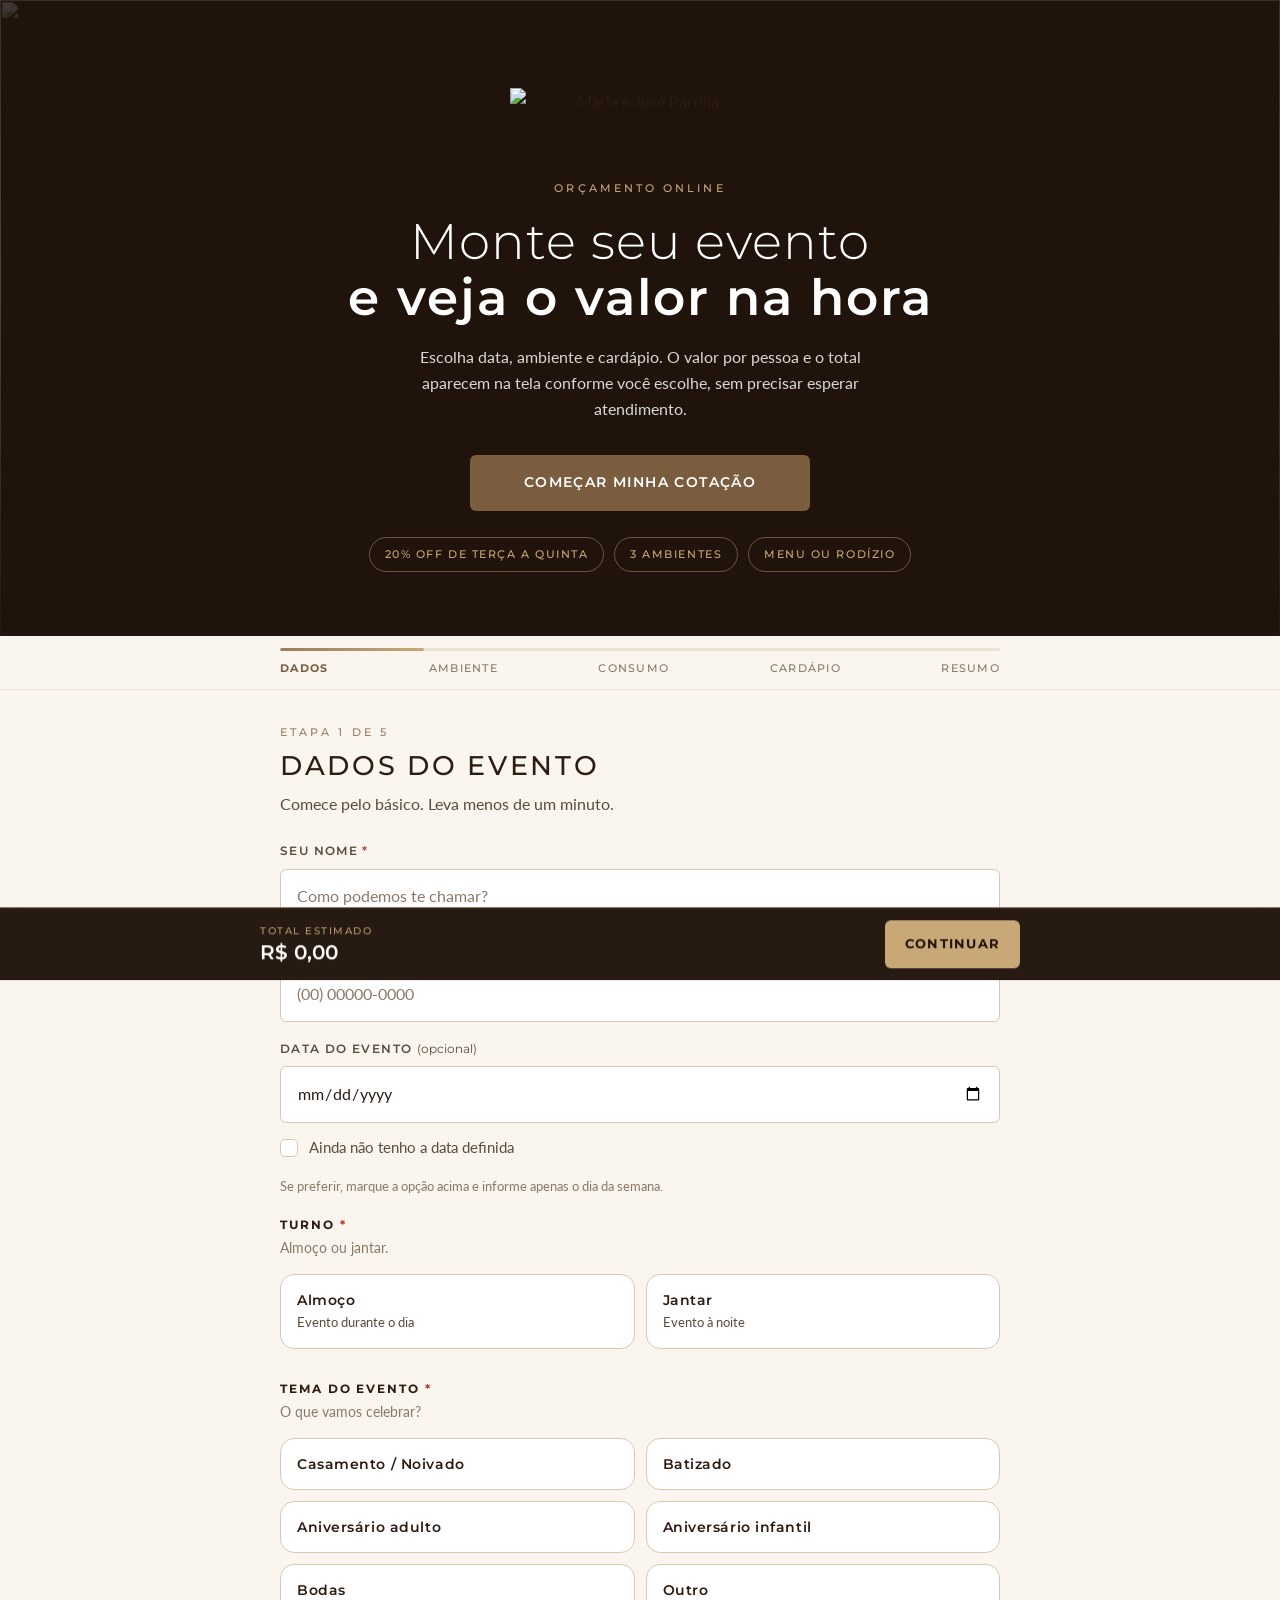
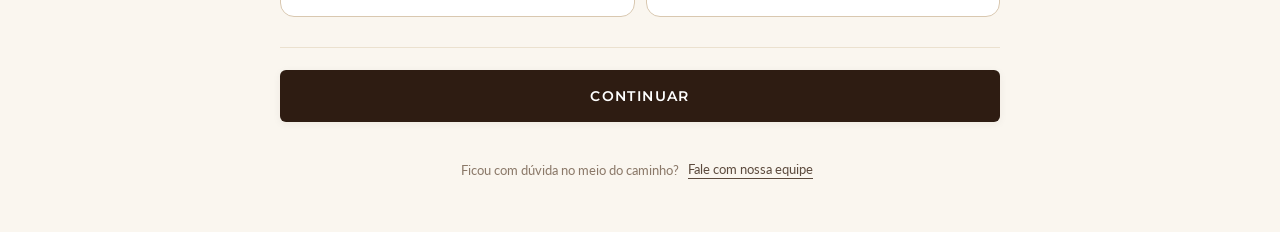
==== commit db86ea3b: "Accent the quote page and drop the hero once the quote starts The events and reservations pages were" ====
--- a/orcamento/index.html
+++ b/orcamento/index.html
@@ -3,13 +3,13 @@
 <head>
 <meta charset="utf-8" />
 <meta name="viewport" content="width=device-width, initial-scale=1, viewport-fit=cover" />
-<title>Monte seu evento - Orcamento online | Maria e Jose Parrilla</title>
-<meta name="description" content="Monte seu evento no Maria e Jose Parrilla e veja o valor na hora. Menu sequencial ou rodizio, 20% de desconto de terca a quinta." />
+<title>Monte seu evento - Orçamento online | Maria e José Parrilla</title>
+<meta name="description" content="Monte seu evento no Maria e José Parrilla e veja o valor na hora. Menu sequencial ou rodízio, 20% de desconto de terça a quinta." />
 <meta name="theme-color" content="#1f130b" />
 <link rel="icon" href="https://mariaejose.com.br/wp-content/uploads/2024/12/logo-2.png" type="image/png" />
 
-<meta property="og:title" content="Monte seu evento - Orcamento online | Maria e Jose Parrilla" />
-<meta property="og:description" content="Escolha data, ambiente e cardapio e receba o valor estimado do seu evento na hora." />
+<meta property="og:title" content="Monte seu evento - Orçamento online | Maria e José Parrilla" />
+<meta property="og:description" content="Escolha data, ambiente e cardápio e receba o valor estimado do seu evento na hora." />
 <meta property="og:type" content="website" />
 <meta property="og:image" content="https://mariaejose.com.br/wp-content/uploads/2026/04/capa-3-2.png" />
 
@@ -35,7 +35,7 @@
 <div id="mejo-root">
   <noscript>
     <p style="font-family: system-ui, sans-serif; padding: 40px 20px; text-align: center">
-      Para montar seu orcamento e preciso ativar o JavaScript.
+      Para montar seu orçamento é preciso ativar o JavaScript.
       Se preferir, fale com nossa equipe pelo WhatsApp
       <a href="https://wa.me/5516982540005">(16) 98254-0005</a>.
     </p>
--- a/orcamento/app.css
+++ b/orcamento/app.css
@@ -252,6 +252,13 @@
   transform: none !important; box-shadow: none;
 }
 
+/* Depois que a pessoa comeca, o hero sai de cena. Ele ja fez o trabalho
+   dele, e deixa-lo no caminho so alonga a rolagem, permite voltar para a
+   peca de venda no meio do preenchimento e ainda mantem um botao
+   "Comecar" que nao faz mais sentido. A marca continua presente pelo
+   cabecalho do proprio site. */
+.mejo.comecou .mejo-hero { display: none; }
+
 /* ---------- PROGRESSO ---------- */
 
 .mejo-progress {
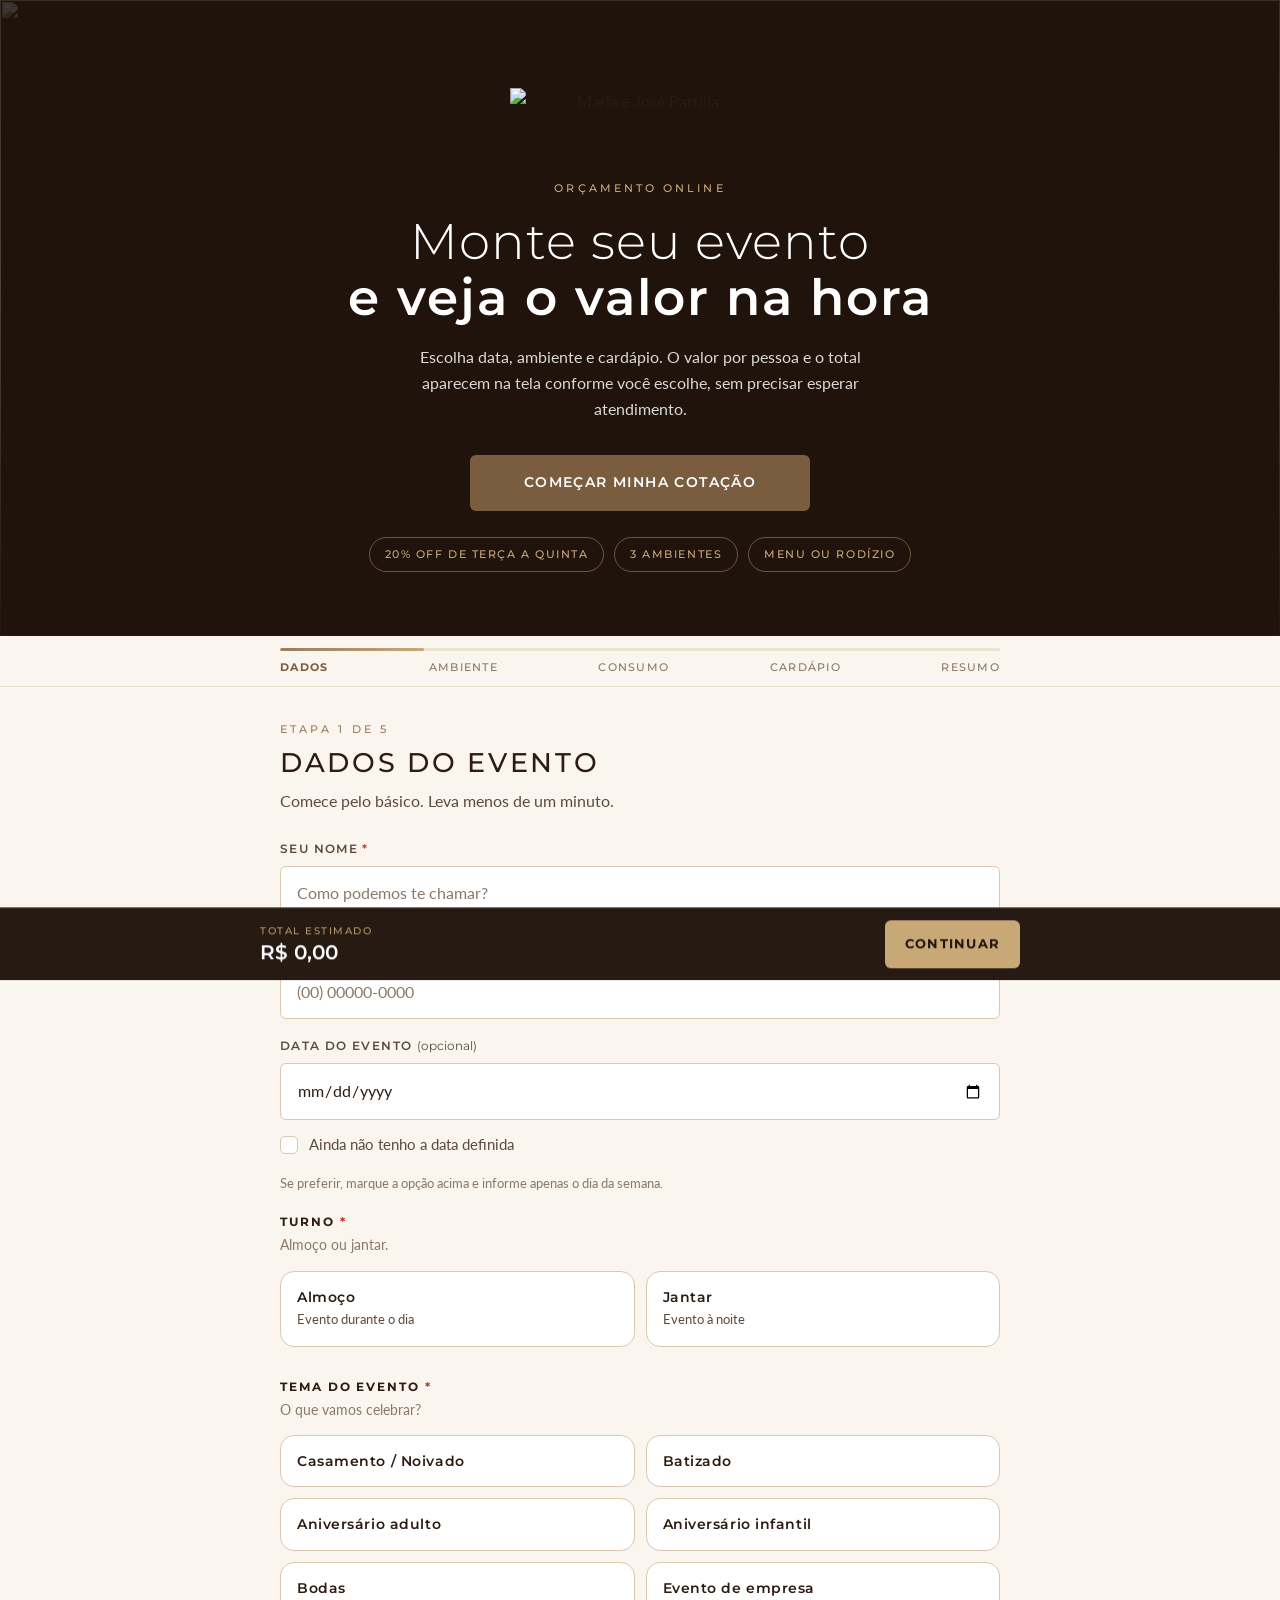
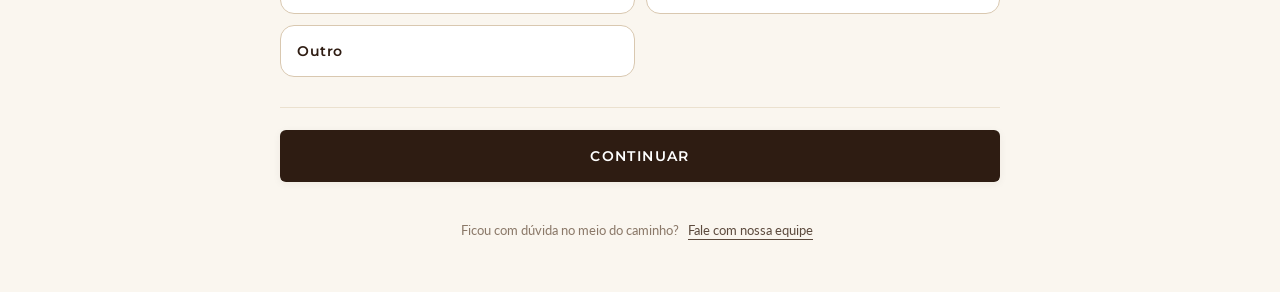
==== commit 93d5f9cf: "Send quote WhatsApp messages to (16) 98254-0124" ====
--- a/orcamento/index.html
+++ b/orcamento/index.html
@@ -37,7 +37,7 @@
     <p style="font-family: system-ui, sans-serif; padding: 40px 20px; text-align: center">
       Para montar seu orçamento é preciso ativar o JavaScript.
       Se preferir, fale com nossa equipe pelo WhatsApp
-      <a href="https://wa.me/5516982540005">(16) 98254-0005</a>.
+      <a href="https://wa.me/5516982540124">(16) 98254-0124</a>.
     </p>
   </noscript>
 </div>
--- a/orcamento/app.css
+++ b/orcamento/app.css
@@ -259,6 +259,11 @@
    cabecalho do proprio site. */
 .mejo.comecou .mejo-hero { display: none; }
 
+/* O atributo hidden precisa ganhar de qualquer display dos componentes.
+   Sem isso o selo de desconto aparecia como uma pilula vazia sob o total
+   nos dias sem desconto. */
+.mejo [hidden] { display: none !important; }
+
 /* ---------- PROGRESSO ---------- */
 
 .mejo-progress {
@@ -281,6 +286,23 @@
 .mejo-progress__steps {
   display: flex; justify-content: space-between; gap: 4px;
 }
+
+/* Linha de marca dentro da barra de progresso. So aparece quando o hero
+   sai de cena, para a pessoa nunca ficar preenchendo sem saber de quem e
+   a pagina: aqui nao existe cabecalho de tema por cima. */
+.mejo-progress__marca {
+  display: none;
+  align-items: center; gap: 12px;
+  margin-bottom: 9px;
+}
+.mejo.comecou .mejo-progress__marca { display: flex; }
+.mejo-progress__logo {
+  height: 26px !important; width: auto !important; max-width: 150px;
+  object-fit: contain; flex: 0 0 auto;
+}
+.mejo-progress__marca .mejo-progress__now {
+  margin-left: auto; text-align: right;
+}
 .mejo-progress__now {
   display: none;
   font-family: var(--f-display); font-size: 11px; font-weight: 600;
@@ -291,20 +313,40 @@
 @media (max-width: 419px) {
   .mejo-progress__steps { display: none; }
   .mejo-progress__now { display: block; }
+  /* com a marca na barra, o rótulo sobe para o lado do logo e o de baixo sai */
+  .mejo.comecou #mejo-progress-now { display: none; }
+  .mejo-progress__logo { height: 22px !important; max-width: 120px; }
   /* o progresso compacto ja informa a etapa */
   .mejo-step__head > .mejo-eyebrow { display: none; }
   .mejo-step__head { margin-bottom: 22px; }
 }
-.mejo-progress__step {
+.mejo .mejo-progress__step {
   font-family: var(--f-display); font-size: 9.5px; font-weight: 500;
   letter-spacing: 0.12em; text-transform: uppercase;
-  color: var(--c-ink-muted);
+  color: var(--c-ink-muted) !important;
+  background-color: transparent !important;
   transition: color 0.3s var(--ease);
   white-space: nowrap;
-}
-.mejo-progress__step.is-active { color: var(--c-accent-dk); font-weight: 700; }
-.mejo-progress__step.is-done { color: var(--c-accent); }
-@media (min-width: 480px) { .mejo-progress__step { font-size: 10.5px; } }
+  /* alvo de toque de 44px sem mexer na altura da barra */
+  min-height: 44px; padding: 0 6px; margin: -15px -6px;
+  border-radius: var(--r);
+}
+.mejo .mejo-progress__step:disabled { cursor: default; opacity: 1; }
+.mejo .mejo-progress__step:not(:disabled) { cursor: pointer; }
+.mejo .mejo-progress__step.is-active { color: var(--c-accent-dk) !important; font-weight: 700; }
+.mejo .mejo-progress__step.is-done { color: var(--c-accent-dk) !important; }
+/* etapa a frente que ja foi visitada: da para voltar a ela, entao nao fica apagada */
+.mejo .mejo-progress__step:not(:disabled):not(.is-done):not(.is-active) { color: var(--c-ink-soft) !important; }
+@media (hover: hover) {
+  .mejo .mejo-progress__step:not(:disabled):hover {
+    color: var(--c-ink) !important;
+    text-decoration: underline; text-underline-offset: 3px;
+  }
+}
+.mejo .mejo-progress__step:focus-visible {
+  outline: 2px solid var(--c-accent-dk); outline-offset: -8px;
+}
+@media (min-width: 480px) { .mejo .mejo-progress__step { font-size: 10.5px; } }
 
 /* ---------- STEPS ---------- */
 
@@ -391,6 +433,9 @@
      para 45px de altura, sem afastar o bloco seguinte */
   margin-top: 2px; padding: 11px 0;
 }
+/* acima dos cards do rodizio: afasta um pouco do primeiro card */
+.mejo-check--topo { margin: -4px 0 8px; }
+
 .mejo-check input {
   appearance: none; -webkit-appearance: none;
   flex: 0 0 auto;
@@ -557,6 +602,12 @@
   text-transform: uppercase; color: var(--c-ink-muted); text-align: right;
 }
 .mejo-pack__list { display: grid; gap: 6px; }
+/* linha de apoio do pacote, antes dos itens */
+.mejo-pack__desc {
+  display: block; margin-bottom: 2px;
+  font-size: 13.2px; line-height: 1.45; font-weight: 600;
+  color: var(--c-ink);
+}
 .mejo-pack__item {
   display: flex; gap: 8px; font-size: 13.2px;
   color: var(--c-ink-soft); line-height: 1.45;
@@ -567,6 +618,26 @@
   border-radius: 50%; background: var(--c-accent-lt);
 }
 .mejo-pack__item--fixed { color: var(--c-ink); font-weight: 700; }
+
+/* Título de grupo no card do rodízio. Sem marcador e com respiro acima,
+   para o grupo se ler como bloco e não como mais um item da lista. */
+.mejo-pack__titulo {
+  display: block; margin-top: 8px;
+  font-size: 13.2px; line-height: 1.45; font-weight: 700;
+  color: var(--c-ink);
+}
+.mejo-pack__titulo:first-child { margin-top: 0; }
+.mejo-pack__titulo small {
+  font-size: inherit; font-weight: 400; color: var(--c-ink-soft);
+}
+.mejo-pack__titulo small::before { content: '· '; }
+
+/* Nota de regra no fim do card sequencial: é instrução, não item. */
+.mejo-pack__nota {
+  display: block; margin-top: 4px;
+  font-size: 12.5px; line-height: 1.45; font-style: italic;
+  color: var(--c-ink-soft);
+}
 
 /* ---------- SUB-ETAPA DO CARDAPIO ---------- */
 
@@ -755,6 +826,29 @@
 }
 .mejo .mejo-nav__back:active { background-color: var(--c-bg-soft) !important; }
 
+/* Aviso de cotacao retomada, no topo da etapa 1 */
+.mejo-retomar {
+  display: flex; flex-wrap: wrap; align-items: center; gap: 4px 12px;
+  background: var(--c-bg-soft); border-radius: var(--r);
+  padding: 12px 14px; margin-bottom: 22px;
+}
+.mejo-retomar[hidden] { display: none; }
+.mejo-retomar__txt {
+  flex: 1 1 220px; margin: 0;
+  font-size: 13.8px; line-height: 1.5; color: var(--c-ink-soft);
+}
+.mejo-retomar__txt strong { color: var(--c-ink); font-weight: 700; }
+.mejo .mejo-retomar__nova {
+  flex: 0 0 auto; min-height: 44px; padding: 10px 0;
+  font-size: 13.8px; font-weight: 700;
+  color: var(--c-accent-dk) !important;
+  background-color: transparent !important;
+  text-decoration: underline; text-underline-offset: 3px;
+}
+@media (hover: hover) {
+  .mejo .mejo-retomar__nova:hover { color: var(--c-ink) !important; }
+}
+
 .mejo-alert {
   display: none;
   background: #fdf2f0; border: 1px solid #f0cfc9;
@@ -911,6 +1005,23 @@
 }
 
 .mejo-actions { display: grid; gap: 11px; margin-top: 24px; }
+
+/* Prazo para fechar e validade da proposta, logo acima do WhatsApp */
+.mejo-oferta {
+  background: var(--c-bg-soft);
+  border-left: 3px solid var(--c-accent-dk);
+  border-radius: var(--r);
+  padding: 14px 16px; margin-bottom: 5px;
+}
+.mejo-oferta[hidden], .mejo-oferta p[hidden] { display: none; }
+.mejo-oferta__destaque {
+  margin: 0; font-size: 15px; line-height: 1.45; color: var(--c-ink);
+}
+.mejo-oferta__destaque strong { font-weight: 700; }
+.mejo-oferta__validade {
+  margin: 6px 0 0; font-size: 13.2px; line-height: 1.5; color: var(--c-ink-soft);
+}
+.mejo-oferta__destaque[hidden] + .mejo-oferta__validade { margin-top: 0; }
 .mejo-actions__note {
   text-align: center; font-size: 13.5px; color: var(--c-ink-soft);
   line-height: 1.55; margin-bottom: 2px !important;
